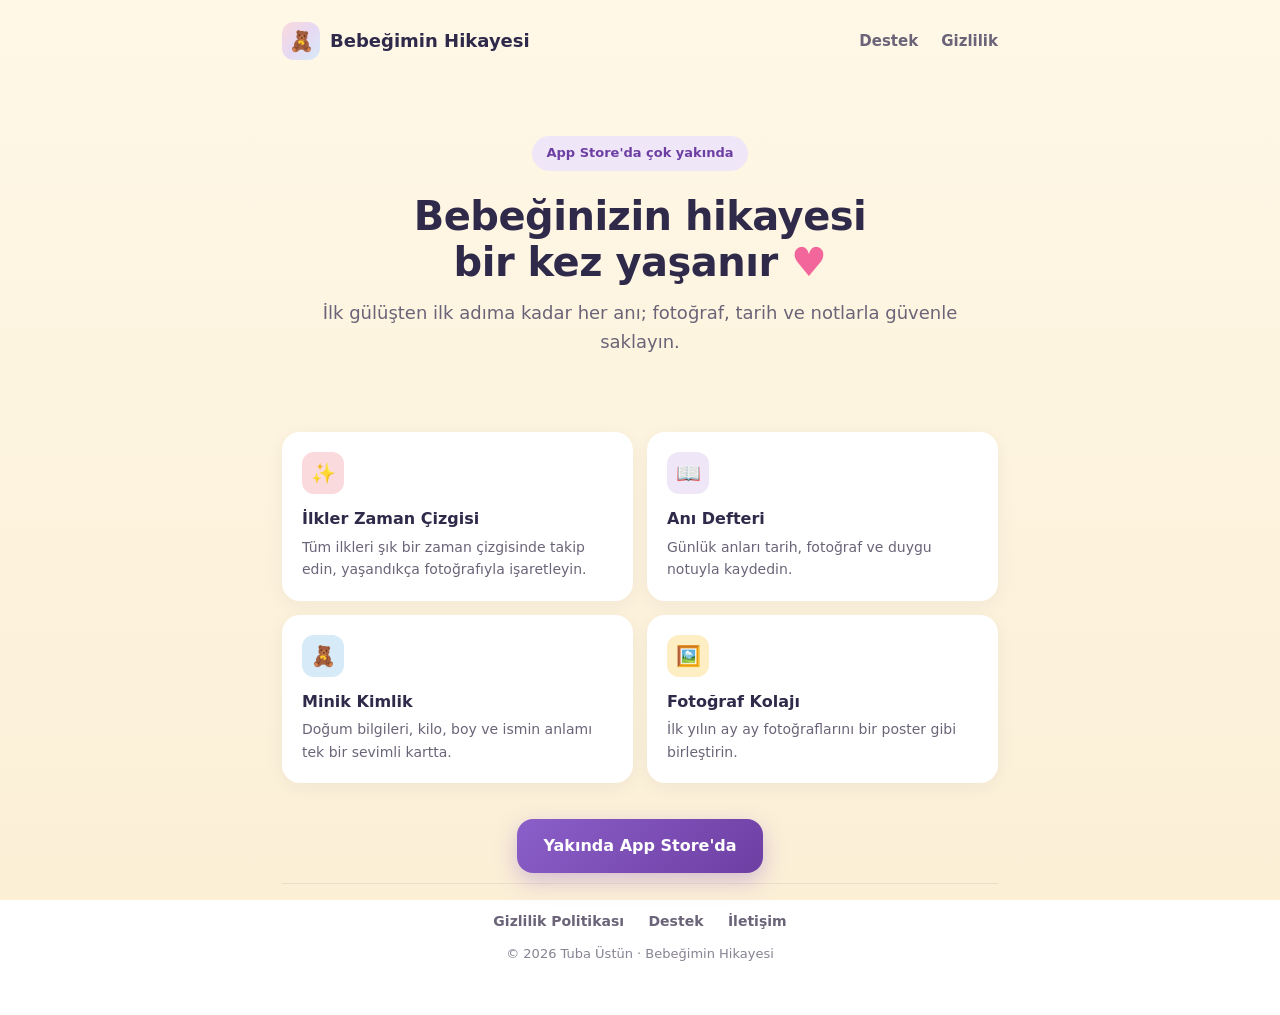
==== index.html @ b41f14e8 "Bebeğimin Hikayesi tanıtım sitesi: ana sayfa, gizlilik, destek Co-Authored-By: Claude Opus 4.8 (1M c" ====
<!DOCTYPE html>
<html lang="tr">
<head>
  <meta charset="UTF-8" />
  <meta name="viewport" content="width=device-width, initial-scale=1.0" />
  <title>Bebeğimin Hikayesi · Anı Defteri</title>
  <meta name="description" content="Bebeğinizin tüm ilklerini, anılarını ve gelişimini fotoğraf, tarih ve notlarla tek bir güzel yerde saklayın." />
  <link rel="stylesheet" href="styles.css" />
</head>
<body>
  <div class="wrap">
    <header>
      <nav class="nav">
        <a class="brand" href="/"><span class="logo">🧸</span> Bebeğimin Hikayesi</a>
        <div>
          <a class="link" href="/destek">Destek</a>
          <a class="link" href="/gizlilik">Gizlilik</a>
        </div>
      </nav>
    </header>

    <section class="hero">
      <span class="badge">App Store'da çok yakında</span>
      <h1>Bebeğinizin hikayesi<br />bir kez yaşanır <span class="heart">♥</span></h1>
      <p class="tag">İlk gülüşten ilk adıma kadar her anı; fotoğraf, tarih ve notlarla güvenle saklayın.</p>
    </section>

    <section class="features">
      <div class="feature"><div class="ic pink">✨</div><h3>İlkler Zaman Çizgisi</h3><p>Tüm ilkleri şık bir zaman çizgisinde takip edin, yaşandıkça fotoğrafıyla işaretleyin.</p></div>
      <div class="feature"><div class="ic lav">📖</div><h3>Anı Defteri</h3><p>Günlük anları tarih, fotoğraf ve duygu notuyla kaydedin.</p></div>
      <div class="feature"><div class="ic blue">🧸</div><h3>Minik Kimlik</h3><p>Doğum bilgileri, kilo, boy ve ismin anlamı tek bir sevimli kartta.</p></div>
      <div class="feature"><div class="ic gold">🖼️</div><h3>Fotoğraf Kolajı</h3><p>İlk yılın ay ay fotoğraflarını bir poster gibi birleştirin.</p></div>
    </section>

    <div class="cta">
      <span class="soon">Yakında App Store'da</span>
    </div>

    <footer>
      <a href="/gizlilik">Gizlilik Politikası</a>
      <a href="/destek">Destek</a>
      <a href="mailto:bebegiminhikayesiapp@gmail.com">İletişim</a>
      <div class="copy">© 2026 Tuba Üstün · Bebeğimin Hikayesi</div>
    </footer>
  </div>
</body>
</html>
---- styles.css ----
:root {
  --cream: #FFF8E7;
  --cream-deep: #FBEFD6;
  --card: #FFFFFF;
  --ink: #2F2A4A;
  --secondary: #6B6478;
  --primary: #8B5FC9;
  --primary-deep: #6E3FA3;
  --pink: #F2669C;
  --gold: #E3A33C;
  --lavender: #EFE7F8;
  --hairline: rgba(47,42,74,0.08);
}

* { box-sizing: border-box; margin: 0; padding: 0; }

body {
  font-family: ui-rounded, "SF Pro Rounded", -apple-system, BlinkMacSystemFont, "Segoe UI", system-ui, sans-serif;
  color: var(--ink);
  background: linear-gradient(180deg, var(--cream) 0%, var(--cream-deep) 100%);
  background-attachment: fixed;
  line-height: 1.6;
  -webkit-font-smoothing: antialiased;
}

.wrap { max-width: 760px; margin: 0 auto; padding: 0 22px; }

/* Header / nav */
header {
  padding: 22px 0;
}
.nav {
  display: flex; align-items: center; justify-content: space-between;
}
.brand {
  display: flex; align-items: center; gap: 10px;
  font-weight: 800; font-size: 18px; color: var(--ink); text-decoration: none;
}
.brand .logo {
  width: 38px; height: 38px; border-radius: 12px;
  background: linear-gradient(135deg, #FADADD, #E7D9F2, #D6EAF8);
  display: grid; place-items: center; font-size: 20px;
}
.nav a.link { color: var(--secondary); text-decoration: none; font-weight: 600; font-size: 15px; margin-left: 18px; }
.nav a.link:hover { color: var(--primary); }

/* Hero */
.hero {
  text-align: center;
  padding: 54px 0 40px;
}
.hero .badge {
  display: inline-block; font-size: 13px; font-weight: 700; color: var(--primary-deep);
  background: var(--lavender); padding: 7px 14px; border-radius: 999px; margin-bottom: 22px;
}
.hero h1 { font-size: 40px; font-weight: 800; letter-spacing: -0.5px; line-height: 1.15; }
.hero p.tag { font-size: 18px; color: var(--secondary); margin-top: 14px; }
.hero .heart { color: var(--pink); }

/* Feature cards */
.features {
  display: grid; grid-template-columns: 1fr 1fr; gap: 14px; margin: 36px 0;
}
.feature {
  background: var(--card); border-radius: 18px; padding: 20px;
  box-shadow: 0 4px 18px rgba(47,42,74,0.05);
}
.feature .ic {
  width: 42px; height: 42px; border-radius: 12px; display: grid; place-items: center;
  font-size: 20px; margin-bottom: 12px;
}
.feature h3 { font-size: 16px; font-weight: 700; }
.feature p { font-size: 14px; color: var(--secondary); margin-top: 4px; }
.ic.pink { background: #FADADD; } .ic.lav { background: var(--lavender); }
.ic.blue { background: #D6EAF8; } .ic.gold { background: #FDEEC4; }

.cta { text-align: center; margin: 30px 0 10px; }
.cta .soon {
  display: inline-block; background: linear-gradient(135deg, var(--primary), var(--primary-deep));
  color: #fff; font-weight: 700; font-size: 16px; padding: 14px 26px; border-radius: 16px;
  box-shadow: 0 8px 22px rgba(139,95,201,0.35);
}

/* Content pages */
.page { background: var(--card); border-radius: 22px; padding: 34px; margin: 24px 0 40px;
  box-shadow: 0 4px 18px rgba(47,42,74,0.05); }
.page h1 { font-size: 30px; font-weight: 800; margin-bottom: 6px; }
.page .updated { color: var(--secondary); font-size: 14px; margin-bottom: 22px; }
.page h2 { font-size: 19px; font-weight: 700; margin: 26px 0 8px; color: var(--primary-deep); }
.page p, .page li { font-size: 15.5px; color: #443f5c; }
.page ul { margin: 8px 0 8px 20px; }
.page li { margin: 5px 0; }
.page a { color: var(--primary); font-weight: 600; }
.mail-box {
  display: inline-block; margin-top: 8px; background: var(--lavender); color: var(--primary-deep);
  font-weight: 700; padding: 12px 18px; border-radius: 14px; text-decoration: none; font-size: 16px;
}

/* Footer */
footer {
  border-top: 1px solid var(--hairline); padding: 26px 0 50px; text-align: center;
  color: var(--secondary); font-size: 14px;
}
footer a { color: var(--secondary); text-decoration: none; font-weight: 600; margin: 0 10px; }
footer a:hover { color: var(--primary); }
footer .copy { margin-top: 12px; font-size: 13px; opacity: 0.8; }

@media (max-width: 540px) {
  .features { grid-template-columns: 1fr; }
  .hero h1 { font-size: 32px; }
}
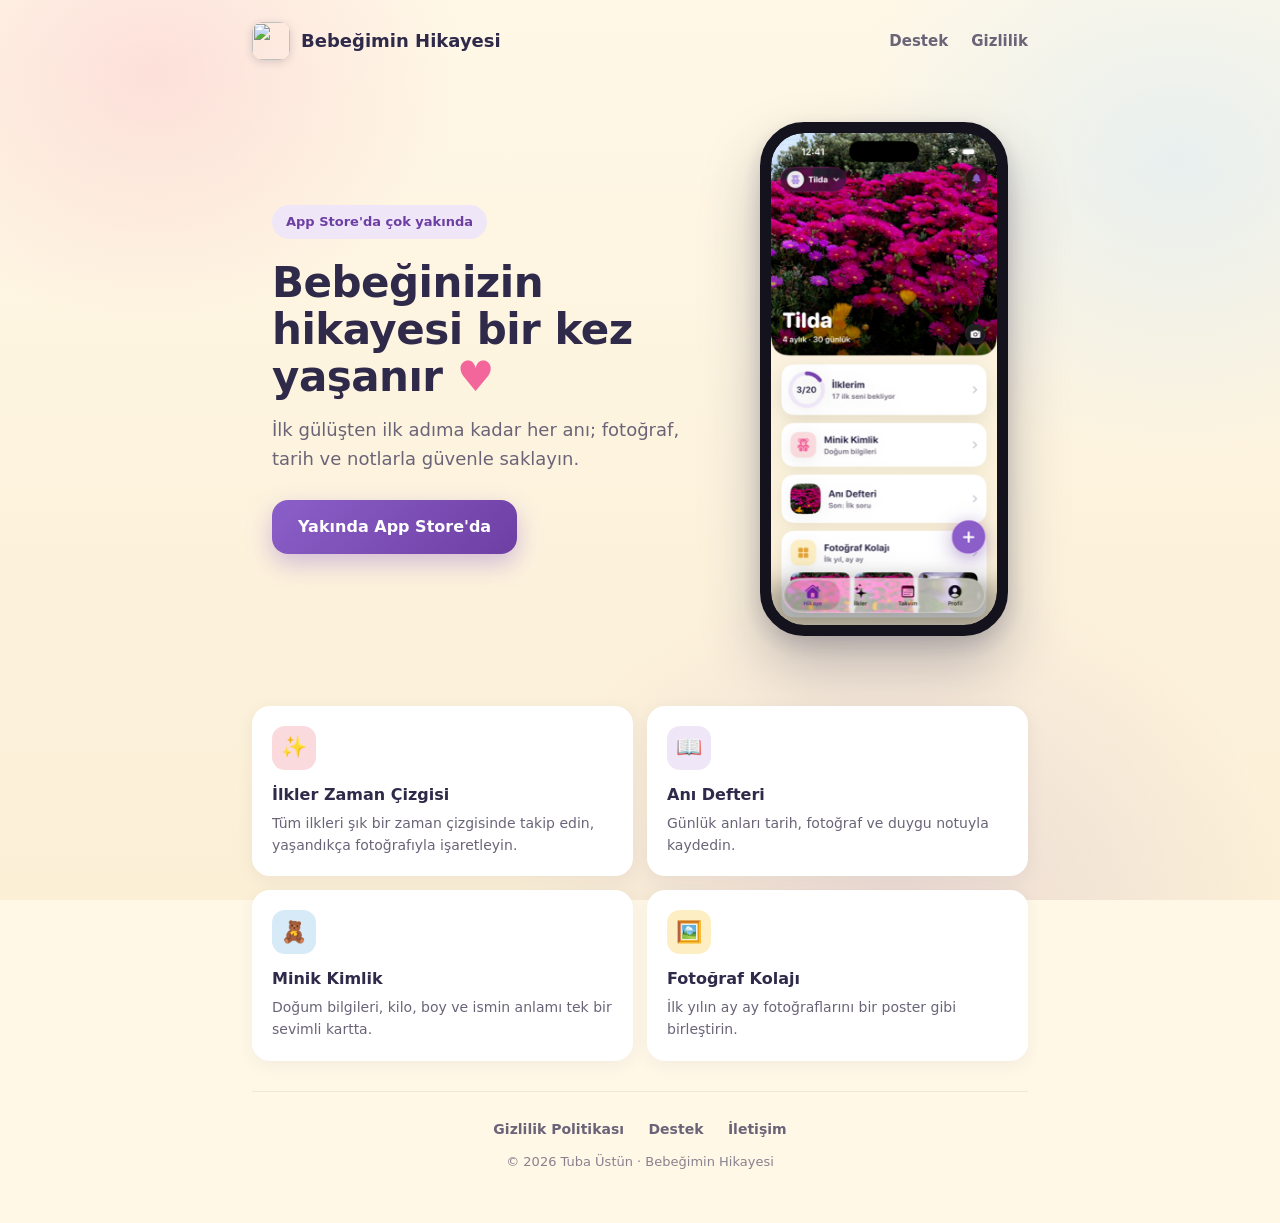
==== commit 93f0c889: "Landing yenileme: gerçek logo, telefon mockup, arka plan ışıkları, animasyon Co-Authored-By: Claude " ====
--- a/index.html
+++ b/index.html
@@ -5,13 +5,14 @@
   <meta name="viewport" content="width=device-width, initial-scale=1.0" />
   <title>Bebeğimin Hikayesi · Anı Defteri</title>
   <meta name="description" content="Bebeğinizin tüm ilklerini, anılarını ve gelişimini fotoğraf, tarih ve notlarla tek bir güzel yerde saklayın." />
+  <link rel="icon" href="logo.png" />
   <link rel="stylesheet" href="styles.css" />
 </head>
 <body>
   <div class="wrap">
     <header>
       <nav class="nav">
-        <a class="brand" href="/"><span class="logo">🧸</span> Bebeğimin Hikayesi</a>
+        <a class="brand" href="/"><img class="logo" src="logo.png" alt="" /> Bebeğimin Hikayesi</a>
         <div>
           <a class="link" href="/destek">Destek</a>
           <a class="link" href="/gizlilik">Gizlilik</a>
@@ -20,21 +21,23 @@
     </header>
 
     <section class="hero">
-      <span class="badge">App Store'da çok yakında</span>
-      <h1>Bebeğinizin hikayesi<br />bir kez yaşanır <span class="heart">♥</span></h1>
-      <p class="tag">İlk gülüşten ilk adıma kadar her anı; fotoğraf, tarih ve notlarla güvenle saklayın.</p>
+      <div class="hero-text">
+        <span class="badge">App Store'da çok yakında</span>
+        <h1>Bebeğinizin hikayesi bir kez yaşanır <span class="heart">♥</span></h1>
+        <p class="tag">İlk gülüşten ilk adıma kadar her anı; fotoğraf, tarih ve notlarla güvenle saklayın.</p>
+        <a class="soon" href="#">Yakında App Store'da</a>
+      </div>
+      <div class="hero-phone">
+        <div class="phone"><img src="app-home.png" alt="Bebeğimin Hikayesi uygulaması" /></div>
+      </div>
     </section>
 
     <section class="features">
-      <div class="feature"><div class="ic pink">✨</div><h3>İlkler Zaman Çizgisi</h3><p>Tüm ilkleri şık bir zaman çizgisinde takip edin, yaşandıkça fotoğrafıyla işaretleyin.</p></div>
-      <div class="feature"><div class="ic lav">📖</div><h3>Anı Defteri</h3><p>Günlük anları tarih, fotoğraf ve duygu notuyla kaydedin.</p></div>
-      <div class="feature"><div class="ic blue">🧸</div><h3>Minik Kimlik</h3><p>Doğum bilgileri, kilo, boy ve ismin anlamı tek bir sevimli kartta.</p></div>
-      <div class="feature"><div class="ic gold">🖼️</div><h3>Fotoğraf Kolajı</h3><p>İlk yılın ay ay fotoğraflarını bir poster gibi birleştirin.</p></div>
+      <div class="feature" style="animation-delay:.05s"><div class="ic pink">✨</div><h3>İlkler Zaman Çizgisi</h3><p>Tüm ilkleri şık bir zaman çizgisinde takip edin, yaşandıkça fotoğrafıyla işaretleyin.</p></div>
+      <div class="feature" style="animation-delay:.12s"><div class="ic lav">📖</div><h3>Anı Defteri</h3><p>Günlük anları tarih, fotoğraf ve duygu notuyla kaydedin.</p></div>
+      <div class="feature" style="animation-delay:.19s"><div class="ic blue">🧸</div><h3>Minik Kimlik</h3><p>Doğum bilgileri, kilo, boy ve ismin anlamı tek bir sevimli kartta.</p></div>
+      <div class="feature" style="animation-delay:.26s"><div class="ic gold">🖼️</div><h3>Fotoğraf Kolajı</h3><p>İlk yılın ay ay fotoğraflarını bir poster gibi birleştirin.</p></div>
     </section>
-
-    <div class="cta">
-      <span class="soon">Yakında App Store'da</span>
-    </div>
 
     <footer>
       <a href="/gizlilik">Gizlilik Politikası</a>
--- a/styles.css
+++ b/styles.css
@@ -17,73 +17,71 @@
 body {
   font-family: ui-rounded, "SF Pro Rounded", -apple-system, BlinkMacSystemFont, "Segoe UI", system-ui, sans-serif;
   color: var(--ink);
-  background: linear-gradient(180deg, var(--cream) 0%, var(--cream-deep) 100%);
-  background-attachment: fixed;
+  background: var(--cream);
   line-height: 1.6;
   -webkit-font-smoothing: antialiased;
+  position: relative;
+  overflow-x: hidden;
+}
+/* Soft pastel light blobs in the background */
+body::before {
+  content: ""; position: fixed; inset: 0; z-index: -1; pointer-events: none;
+  background:
+    radial-gradient(520px 420px at 12% 8%, rgba(242,102,156,0.16), transparent 60%),
+    radial-gradient(560px 480px at 92% 18%, rgba(214,234,248,0.55), transparent 62%),
+    radial-gradient(640px 560px at 70% 100%, rgba(139,95,201,0.14), transparent 60%),
+    linear-gradient(180deg, var(--cream), var(--cream-deep));
 }
 
-.wrap { max-width: 760px; margin: 0 auto; padding: 0 22px; }
+.wrap { max-width: 820px; margin: 0 auto; padding: 0 22px; }
 
 /* Header / nav */
-header {
-  padding: 22px 0;
-}
-.nav {
-  display: flex; align-items: center; justify-content: space-between;
-}
-.brand {
-  display: flex; align-items: center; gap: 10px;
-  font-weight: 800; font-size: 18px; color: var(--ink); text-decoration: none;
-}
-.brand .logo {
-  width: 38px; height: 38px; border-radius: 12px;
-  background: linear-gradient(135deg, #FADADD, #E7D9F2, #D6EAF8);
-  display: grid; place-items: center; font-size: 20px;
-}
+header { padding: 22px 0; }
+.nav { display: flex; align-items: center; justify-content: space-between; }
+.brand { display: flex; align-items: center; gap: 11px; font-weight: 800; font-size: 18px; color: var(--ink); text-decoration: none; }
+.brand img.logo { width: 38px; height: 38px; border-radius: 11px; box-shadow: 0 2px 8px rgba(47,42,74,0.18); }
 .nav a.link { color: var(--secondary); text-decoration: none; font-weight: 600; font-size: 15px; margin-left: 18px; }
 .nav a.link:hover { color: var(--primary); }
 
-/* Hero */
+/* Hero: text + phone */
 .hero {
-  text-align: center;
-  padding: 54px 0 40px;
+  display: flex; align-items: center; justify-content: center; gap: 48px;
+  padding: 40px 0 30px; flex-wrap: wrap;
 }
-.hero .badge {
-  display: inline-block; font-size: 13px; font-weight: 700; color: var(--primary-deep);
-  background: var(--lavender); padding: 7px 14px; border-radius: 999px; margin-bottom: 22px;
-}
-.hero h1 { font-size: 40px; font-weight: 800; letter-spacing: -0.5px; line-height: 1.15; }
-.hero p.tag { font-size: 18px; color: var(--secondary); margin-top: 14px; }
+.hero-text { flex: 1 1 380px; max-width: 440px; animation: rise 0.7s ease both; }
+.hero .badge { display: inline-block; font-size: 13px; font-weight: 700; color: var(--primary-deep); background: var(--lavender); padding: 7px 14px; border-radius: 999px; margin-bottom: 20px; }
+.hero h1 { font-size: 42px; font-weight: 800; letter-spacing: -0.5px; line-height: 1.12; }
+.hero p.tag { font-size: 18px; color: var(--secondary); margin-top: 16px; }
 .hero .heart { color: var(--pink); }
 
+.soon {
+  display: inline-block; margin-top: 26px;
+  background: linear-gradient(135deg, var(--primary), var(--primary-deep));
+  color: #fff; font-weight: 700; font-size: 16px; padding: 14px 26px; border-radius: 16px;
+  box-shadow: 0 10px 24px rgba(139,95,201,0.36); text-decoration: none;
+  transition: transform 0.18s ease, box-shadow 0.18s ease;
+}
+.soon:hover { transform: translateY(-2px); box-shadow: 0 16px 30px rgba(139,95,201,0.42); }
+
+/* Phone mockup */
+.hero-phone { flex: 0 0 auto; animation: rise 0.7s ease 0.12s both; }
+.phone {
+  width: 248px; border: 11px solid #14121d; border-radius: 44px; overflow: hidden;
+  background: #14121d; box-shadow: 0 30px 60px rgba(47,42,74,0.28), 0 8px 20px rgba(47,42,74,0.18);
+}
+.phone img { width: 100%; display: block; border-radius: 33px; }
+
 /* Feature cards */
-.features {
-  display: grid; grid-template-columns: 1fr 1fr; gap: 14px; margin: 36px 0;
-}
-.feature {
-  background: var(--card); border-radius: 18px; padding: 20px;
-  box-shadow: 0 4px 18px rgba(47,42,74,0.05);
-}
-.feature .ic {
-  width: 42px; height: 42px; border-radius: 12px; display: grid; place-items: center;
-  font-size: 20px; margin-bottom: 12px;
-}
+.features { display: grid; grid-template-columns: 1fr 1fr; gap: 14px; margin: 40px 0 10px; }
+.feature { background: var(--card); border-radius: 18px; padding: 20px; box-shadow: 0 4px 18px rgba(47,42,74,0.06); animation: rise 0.6s ease both; }
+.feature .ic { width: 44px; height: 44px; border-radius: 13px; display: grid; place-items: center; font-size: 21px; margin-bottom: 12px; }
 .feature h3 { font-size: 16px; font-weight: 700; }
 .feature p { font-size: 14px; color: var(--secondary); margin-top: 4px; }
 .ic.pink { background: #FADADD; } .ic.lav { background: var(--lavender); }
 .ic.blue { background: #D6EAF8; } .ic.gold { background: #FDEEC4; }
 
-.cta { text-align: center; margin: 30px 0 10px; }
-.cta .soon {
-  display: inline-block; background: linear-gradient(135deg, var(--primary), var(--primary-deep));
-  color: #fff; font-weight: 700; font-size: 16px; padding: 14px 26px; border-radius: 16px;
-  box-shadow: 0 8px 22px rgba(139,95,201,0.35);
-}
-
 /* Content pages */
-.page { background: var(--card); border-radius: 22px; padding: 34px; margin: 24px 0 40px;
-  box-shadow: 0 4px 18px rgba(47,42,74,0.05); }
+.page { background: var(--card); border-radius: 22px; padding: 34px; margin: 24px 0 40px; box-shadow: 0 4px 18px rgba(47,42,74,0.06); }
 .page h1 { font-size: 30px; font-weight: 800; margin-bottom: 6px; }
 .page .updated { color: var(--secondary); font-size: 14px; margin-bottom: 22px; }
 .page h2 { font-size: 19px; font-weight: 700; margin: 26px 0 8px; color: var(--primary-deep); }
@@ -91,21 +89,19 @@
 .page ul { margin: 8px 0 8px 20px; }
 .page li { margin: 5px 0; }
 .page a { color: var(--primary); font-weight: 600; }
-.mail-box {
-  display: inline-block; margin-top: 8px; background: var(--lavender); color: var(--primary-deep);
-  font-weight: 700; padding: 12px 18px; border-radius: 14px; text-decoration: none; font-size: 16px;
-}
+.mail-box { display: inline-block; margin-top: 8px; background: var(--lavender); color: var(--primary-deep); font-weight: 700; padding: 12px 18px; border-radius: 14px; text-decoration: none; font-size: 16px; }
 
 /* Footer */
-footer {
-  border-top: 1px solid var(--hairline); padding: 26px 0 50px; text-align: center;
-  color: var(--secondary); font-size: 14px;
-}
+footer { border-top: 1px solid var(--hairline); padding: 26px 0 50px; text-align: center; color: var(--secondary); font-size: 14px; margin-top: 30px; }
 footer a { color: var(--secondary); text-decoration: none; font-weight: 600; margin: 0 10px; }
 footer a:hover { color: var(--primary); }
 footer .copy { margin-top: 12px; font-size: 13px; opacity: 0.8; }
 
-@media (max-width: 540px) {
+@keyframes rise { from { opacity: 0; transform: translateY(14px); } to { opacity: 1; transform: translateY(0); } }
+
+@media (max-width: 720px) {
+  .hero { gap: 30px; }
+  .hero-text { text-align: center; max-width: 100%; }
+  .hero h1 { font-size: 34px; }
   .features { grid-template-columns: 1fr; }
-  .hero h1 { font-size: 32px; }
 }
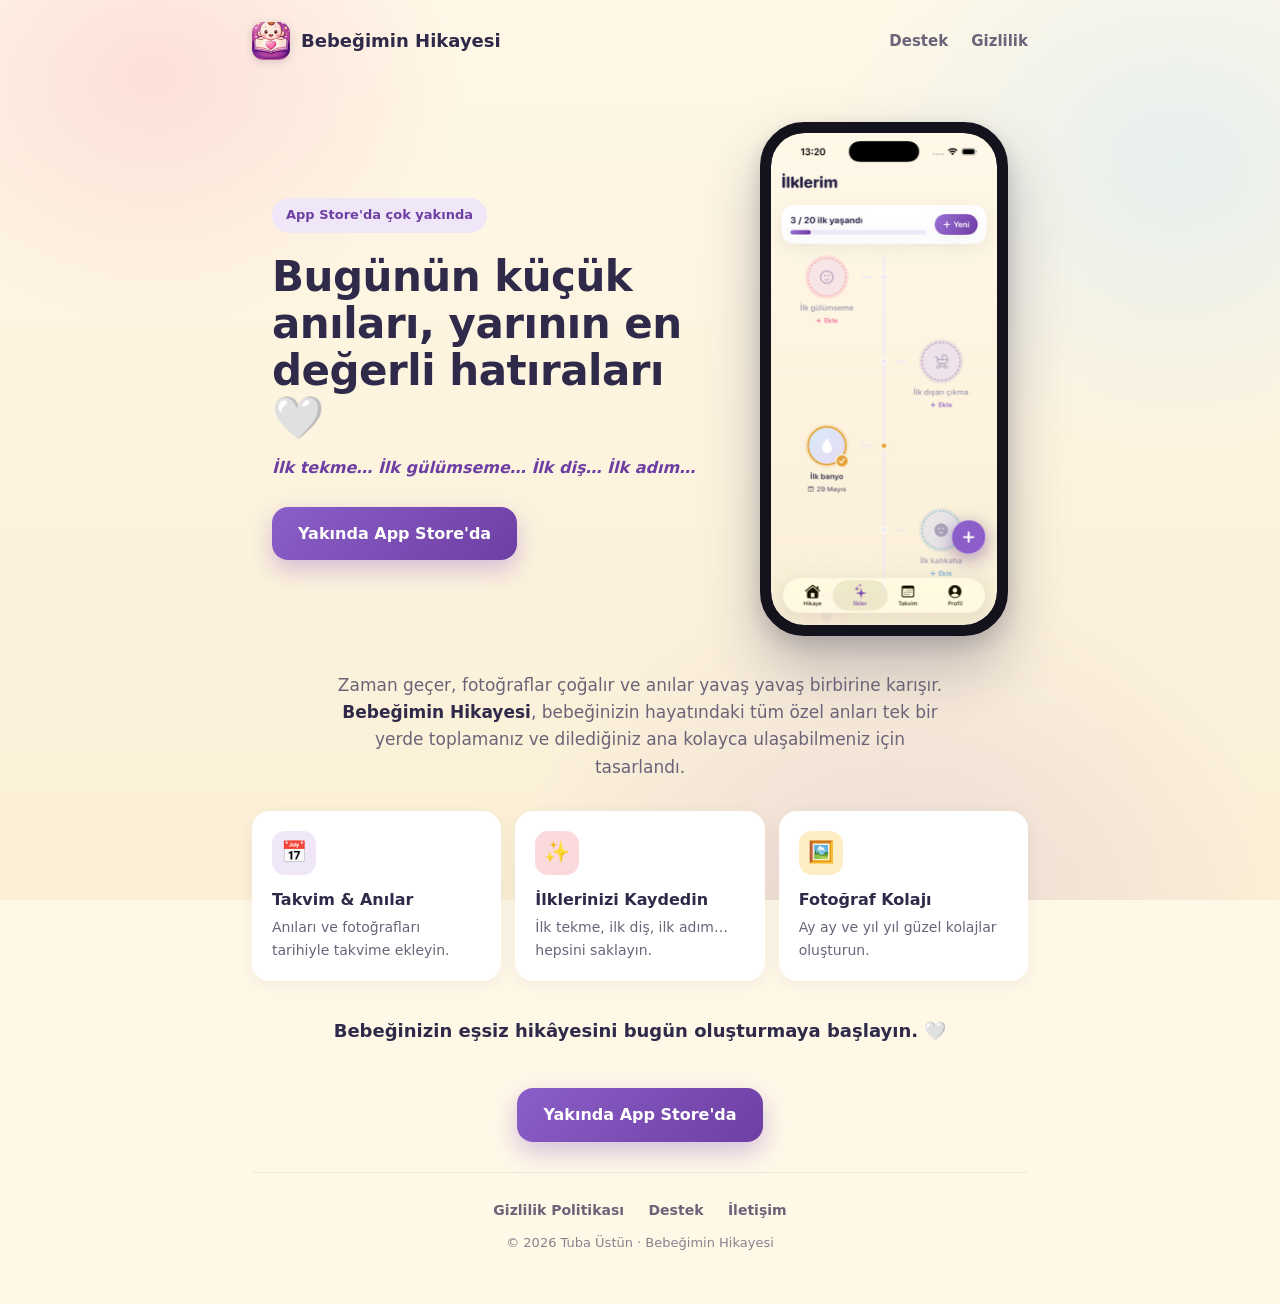
==== commit 195eba17: "Ana sayfa metni: kuzenlerin gönderdiği kopya Co-Authored-By: Claude Opus 4.8 (1M context) <noreply@a" ====
--- a/index.html
+++ b/index.html
@@ -4,7 +4,7 @@
   <meta charset="UTF-8" />
   <meta name="viewport" content="width=device-width, initial-scale=1.0" />
   <title>Bebeğimin Hikayesi · Anı Defteri</title>
-  <meta name="description" content="Bebeğinizin tüm ilklerini, anılarını ve gelişimini fotoğraf, tarih ve notlarla tek bir güzel yerde saklayın." />
+  <meta name="description" content="Bugünün küçük anıları, yarının en değerli hatıraları. Bebeğinizin tüm özel anlarını tek bir yerde toplayın." />
   <link rel="icon" href="logo.png" />
   <link rel="stylesheet" href="styles.css" />
 </head>
@@ -23,8 +23,8 @@
     <section class="hero">
       <div class="hero-text">
         <span class="badge">App Store'da çok yakında</span>
-        <h1>Bebeğinizin hikayesi bir kez yaşanır <span class="heart">♥</span></h1>
-        <p class="tag">İlk gülüşten ilk adıma kadar her anı; fotoğraf, tarih ve notlarla güvenle saklayın.</p>
+        <h1>Bugünün küçük anıları, yarının en değerli hatıraları <span class="heart">🤍</span></h1>
+        <p class="firsts">İlk tekme… İlk gülümseme… İlk diş… İlk adım…</p>
         <a class="soon" href="#">Yakında App Store'da</a>
       </div>
       <div class="hero-phone">
@@ -32,11 +32,19 @@
       </div>
     </section>
 
+    <section class="story">
+      <p>Zaman geçer, fotoğraflar çoğalır ve anılar yavaş yavaş birbirine karışır. <strong>Bebeğimin Hikayesi</strong>, bebeğinizin hayatındaki tüm özel anları tek bir yerde toplamanız ve dilediğiniz ana kolayca ulaşabilmeniz için tasarlandı.</p>
+    </section>
+
     <section class="features">
-      <div class="feature" style="animation-delay:.05s"><div class="ic pink">✨</div><h3>İlkler Zaman Çizgisi</h3><p>Tüm ilkleri şık bir zaman çizgisinde takip edin, yaşandıkça fotoğrafıyla işaretleyin.</p></div>
-      <div class="feature" style="animation-delay:.12s"><div class="ic lav">📖</div><h3>Anı Defteri</h3><p>Günlük anları tarih, fotoğraf ve duygu notuyla kaydedin.</p></div>
-      <div class="feature" style="animation-delay:.19s"><div class="ic blue">🧸</div><h3>Minik Kimlik</h3><p>Doğum bilgileri, kilo, boy ve ismin anlamı tek bir sevimli kartta.</p></div>
-      <div class="feature" style="animation-delay:.26s"><div class="ic gold">🖼️</div><h3>Fotoğraf Kolajı</h3><p>İlk yılın ay ay fotoğraflarını bir poster gibi birleştirin.</p></div>
+      <div class="feature" style="animation-delay:.05s"><div class="ic lav">📅</div><h3>Takvim & Anılar</h3><p>Anıları ve fotoğrafları tarihiyle takvime ekleyin.</p></div>
+      <div class="feature" style="animation-delay:.12s"><div class="ic pink">✨</div><h3>İlklerinizi Kaydedin</h3><p>İlk tekme, ilk diş, ilk adım… hepsini saklayın.</p></div>
+      <div class="feature" style="animation-delay:.19s"><div class="ic gold">🖼️</div><h3>Fotoğraf Kolajı</h3><p>Ay ay ve yıl yıl güzel kolajlar oluşturun.</p></div>
+    </section>
+
+    <section class="closing">
+      <p>Bebeğinizin eşsiz hikâyesini bugün oluşturmaya başlayın. <span class="heart">🤍</span></p>
+      <a class="soon" href="#">Yakında App Store'da</a>
     </section>
 
     <footer>
--- a/styles.css
+++ b/styles.css
@@ -71,8 +71,20 @@
 }
 .phone img { width: 100%; display: block; border-radius: 33px; }
 
+/* Poetic firsts line under the hero headline */
+.firsts { font-size: 16px; color: var(--primary-deep); font-weight: 600; font-style: italic; margin-top: 14px; }
+
+/* Story paragraph */
+.story { max-width: 620px; margin: 6px auto 4px; text-align: center; animation: rise 0.6s ease both; }
+.story p { font-size: 17px; color: var(--secondary); }
+.story strong { color: var(--ink); font-weight: 700; }
+
+/* Closing call-to-action */
+.closing { text-align: center; margin: 36px 0 6px; }
+.closing p { font-size: 18px; font-weight: 700; color: var(--ink); margin-bottom: 16px; }
+
 /* Feature cards */
-.features { display: grid; grid-template-columns: 1fr 1fr; gap: 14px; margin: 40px 0 10px; }
+.features { display: grid; grid-template-columns: repeat(3, 1fr); gap: 14px; margin: 30px 0 10px; }
 .feature { background: var(--card); border-radius: 18px; padding: 20px; box-shadow: 0 4px 18px rgba(47,42,74,0.06); animation: rise 0.6s ease both; }
 .feature .ic { width: 44px; height: 44px; border-radius: 13px; display: grid; place-items: center; font-size: 21px; margin-bottom: 12px; }
 .feature h3 { font-size: 16px; font-weight: 700; }
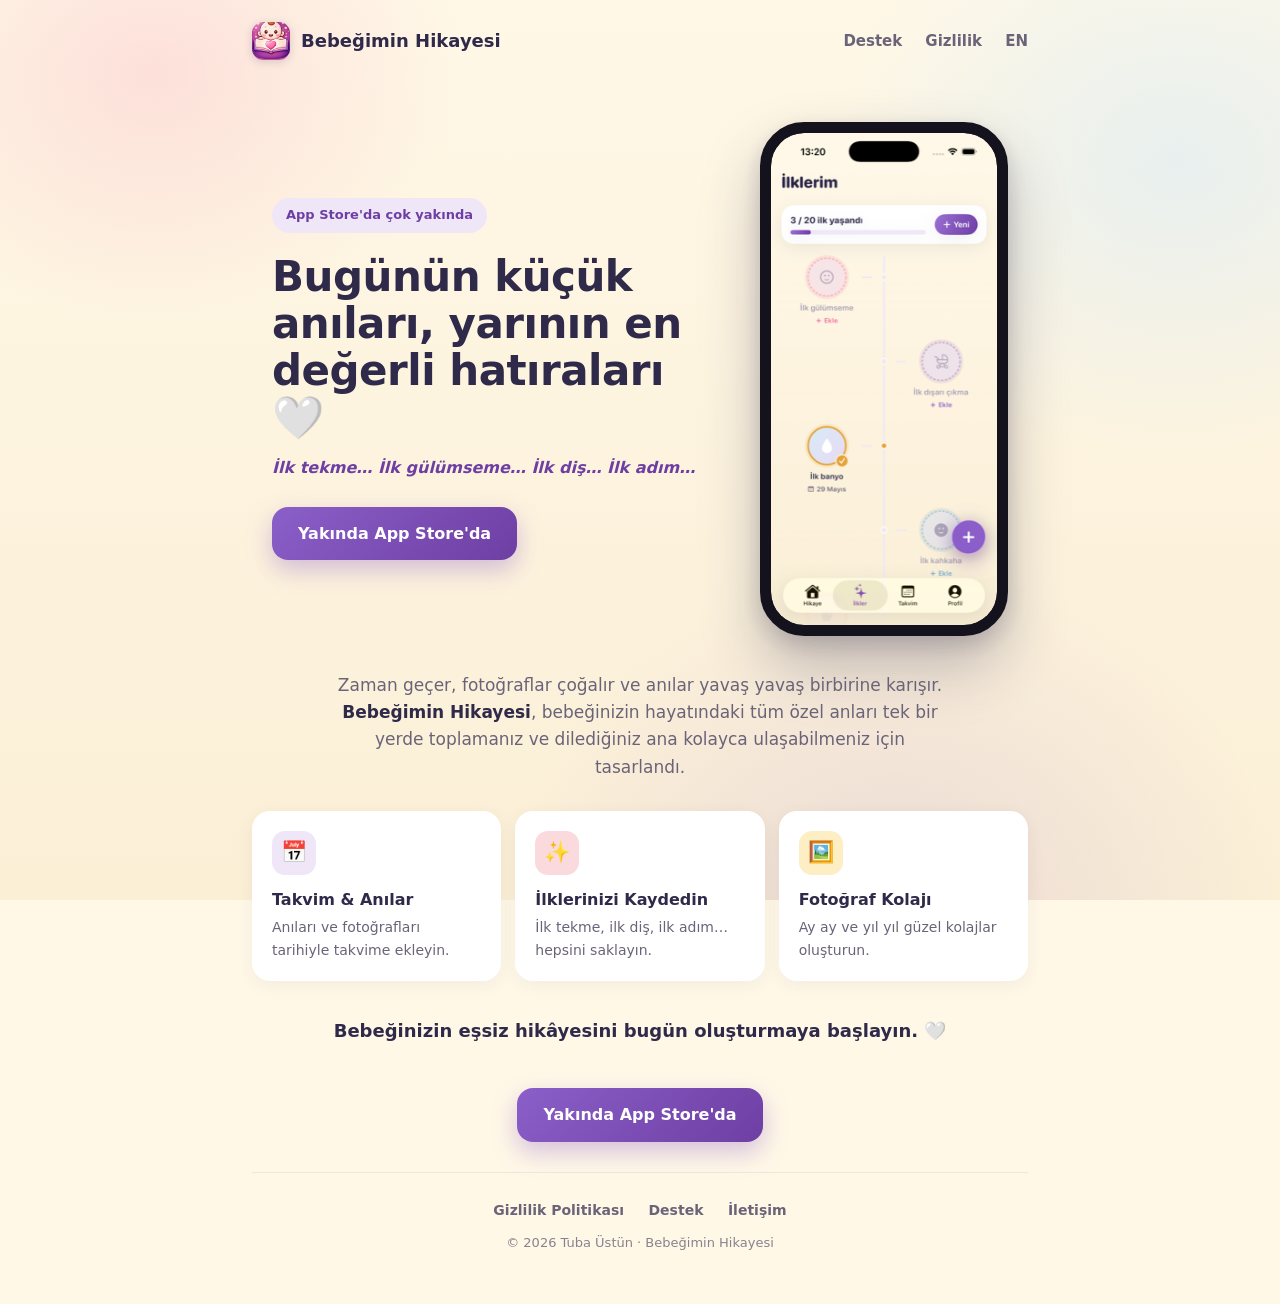
==== commit c46ef8d9: "Add English localization (privacy, support, home) + TR/EN language toggle - New English pages: priva" ====
--- a/index.html
+++ b/index.html
@@ -16,6 +16,7 @@
         <div>
           <a class="link" href="/destek">Destek</a>
           <a class="link" href="/gizlilik">Gizlilik</a>
+          <a class="link" href="/en">EN</a>
         </div>
       </nav>
     </header>
